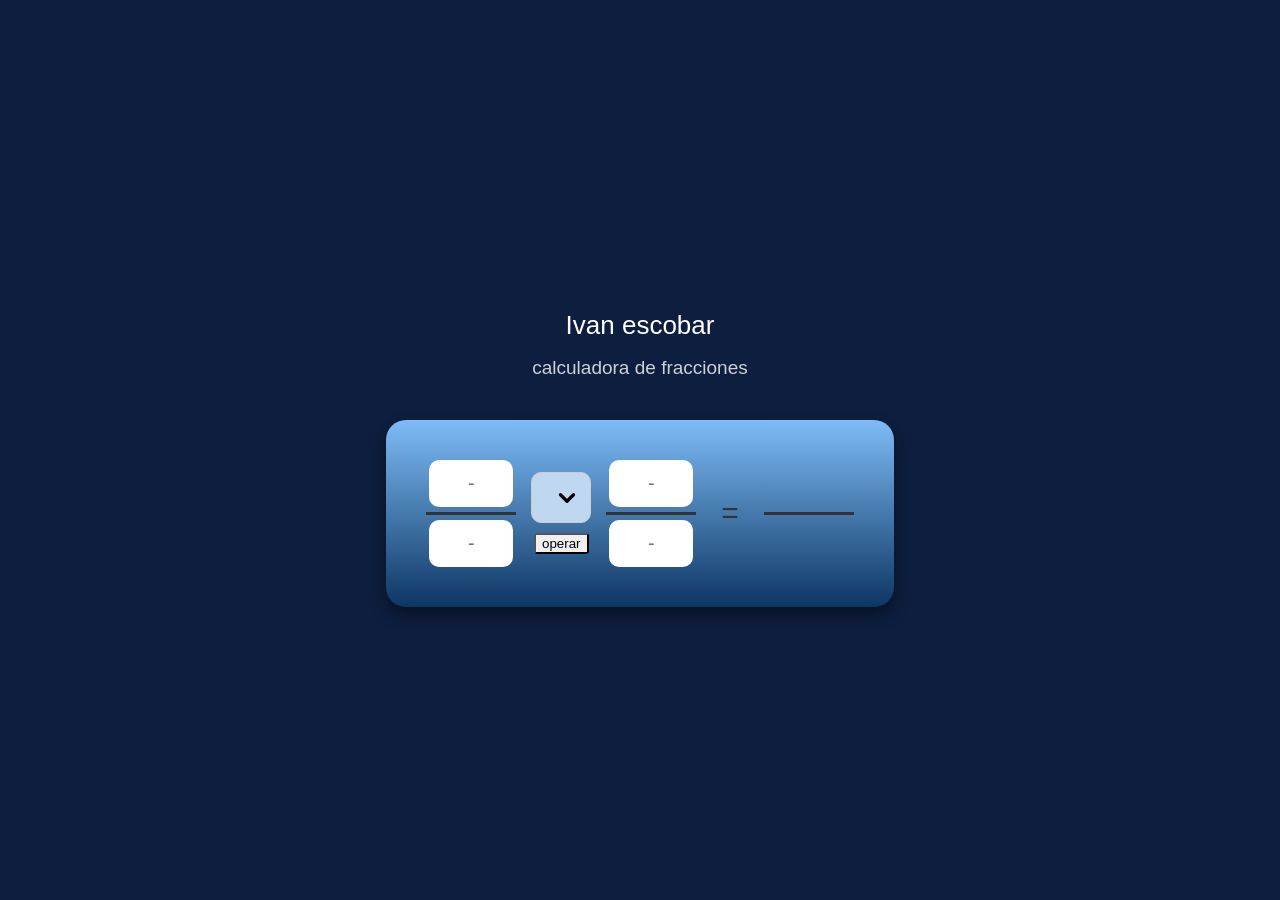
==== index.html @ b70ca92e "DESARROLLO FRACCIONES TERMINADO" ====
<!DOCTYPE html>
<html lang="es">
<head>
    <meta charset="UTF-8">
    <meta name="viewport" content="width=device-width, initial-scale=1.0">
    <title>Calculadora de Fracciones</title>
    <link rel="stylesheet" href="style.css">
    <script src="java.js" defer></script>
</head>
<body>
    <div class="page-container">
        <!-- Encabezado con el nombre y título -->
        <header>
            <h1 class="student-name">Ivan escobar</h1>
            <h2 class="exercise-title">calculadora de fracciones</h2>
        </header>

        <!-- Contenedor principal de la calculadora -->
        <main class="calculator-container">
            
            <!-- Primera Fracción -->
            <div class="fraction-input">
                <input type="number" id="num1" value="" class="numerator" placeholder="-">
                <div class="fraction-bar"></div>
                <input type="number" id="den1" value="" class="denominator" placeholder="-">
            </div>

            <!-- Selector de Operación -->
            <div class="operator-container">
                <select id="operator" class="operator-select">
                    <option value=""></option>
                    <option value="+">+</option>
                    <option value="-">-</option>
                    <option value="*">x</option>
                    <option value="/">/</option>
                </select>
                <button onclick="operacion()" id="operar">operar</button>
            </div>

            <!-- Segunda Fracción -->
            <div class="fraction-input">
                <input type="number" id="num2" value="" class="numerator" placeholder="-">
                <div class="fraction-bar"></div>
                <input type="number" id="den2" value="" class="denominator" placeholder="-">
            </div>

            <!-- Signo igual -->
            <span class="equals-sign">=</span>

            <!-- Resultado (con campos de solo lectura para actualizar con JS) -->
            <div class="fraction-input result-fraction">
                <input type="number" id="result-num" value="" class="numerator" readonly>
                <div class="fraction-bar"></div>
                <input type="number" id="result-den" value="" class="denominator" readonly>
            </div>

        </main>
    </div>
</body>
</html>
---- style.css ----
/* Estilos globales */
body {
    margin: 0;
    padding: 0;
    font-family: Arial, sans-serif;
    background-color: #0d1e3e; /* Fondo azul oscuro de la página */
    display: flex;
    justify-content: center;
    align-items: center;
    height: 100vh;
}

/* Contenedor principal para centrar el contenido */
.page-container {
    display: flex;
    flex-direction: column;
    align-items: center;
    color: white;
}

/* Estilos para el encabezado */
header {
    text-align: center;
    margin-bottom: 25px;
}

.student-name {
    font-size: 26px;
    margin-bottom: 5px;
    font-weight: normal;
}

.exercise-title {
    font-size: 19px;
    font-weight: normal;
    opacity: 0.8;
}

/* Estilos para el contenedor de la calculadora con degradado */
.calculator-container {
    background: linear-gradient(to bottom, #7ebcf7, #0d3663); /* Degradado azul */
    border-radius: 20px;
    padding: 40px;
    display: flex;
    align-items: center;
    gap: 15px; /* Espaciado entre elementos */
    box-shadow: 0 8px 15px rgba(0, 0, 0, 0.4);
}

/* Estilos para los bloques de fracciones */
.fraction-input {
    display: flex;
    flex-direction: column;
    align-items: center;
    gap: 5px;
}

/* Estilos para las cajas de entrada de numerador y denominador */
.fraction-input input {
    width: 80px;
    height: 45px;
    border-radius: 10px;
    border: none;
    background-color: white;
    text-align: center;
    font-size: 20px;
    color: #333;
}

/* Quitar flechas de número en navegadores */
.fraction-input input::-webkit-outer-spin-button,
.fraction-input input::-webkit-inner-spin-button {
    -webkit-appearance: none;
    margin: 0;
}
.fraction-input input[type=number] {
    -moz-appearance: textfield;
}

/* Barra de fracción */
.fraction-bar {
    width: 90px;
    height: 3px;
    background-color: #333; /* Color oscuro para la línea */
}

/* Estilos para el selector de operación */
.operator-container {
    position: relative;
    display: flex;
    align-items: center;
    gap: 10px;
    flex-direction: column;
}

#operar{
border-radius: 10%;
}

.operator-select {
    appearance: none; /* Quitar estilo nativo por defecto */
    -webkit-appearance: none;
    background-color: #c0d8ef; /* Fondo azul muy claro */
    color: #333;
    padding: 12px 20px;
    border-radius: 10px;
    border: 1px solid #ccc;
    font-size: 22px;
    font-weight: bold;
    cursor: pointer;
    min-width: 60px;
    text-align: center;
    /* Flecha de selección personalizada con SVG */
    background-image: url("data:image/svg+xml;charset=UTF-8,%3csvg xmlns='http://www.w3.org/2000/svg' viewBox='0 0 24 24' fill='none' stroke='currentColor' stroke-width='3' stroke-linecap='round' stroke-linejoin='round'%3e%3cpolyline points='6 9 12 15 18 9'%3e%3c/polyline%3e%3c/svg%3e");
    background-repeat: no-repeat;
    background-position: right 10px center;
    background-size: 1.2em;
}

/* Signo igual */
.equals-sign {
    font-size: 30px;
    color: #333;
    padding: 0 10px;
}

/* Estilos específicos para la fracción de resultado (solo lectura) */
.result-fraction .numerator,
.result-fraction .denominator {
    background-color: transparent; /* Sin fondo */
    border: none; /* Sin borde */
    color: #333;
    font-size: 28px;
    font-weight: bold;
    pointer-events: none; /* No interactuables */
}

/* Asegurar que la barra de fracción del resultado sea visible */
.result-fraction .fraction-bar {
    background-color: #333;
}
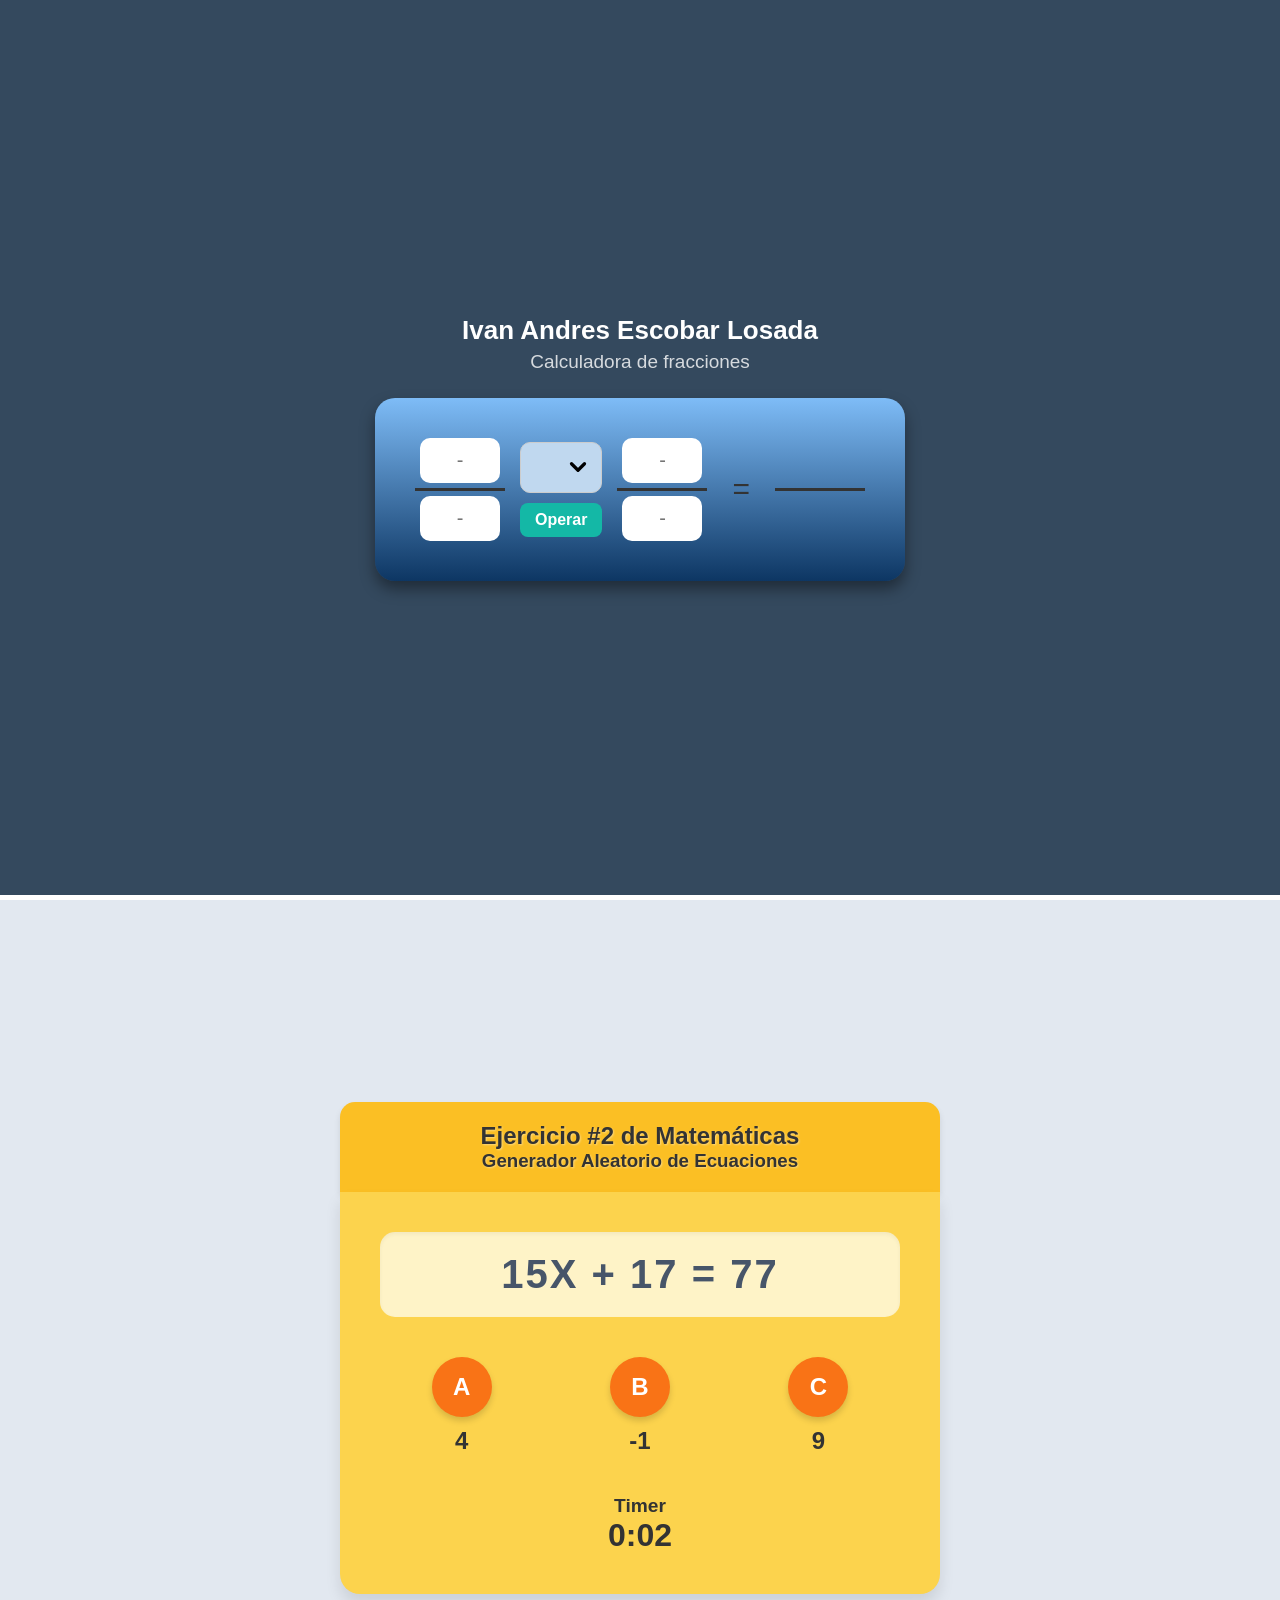
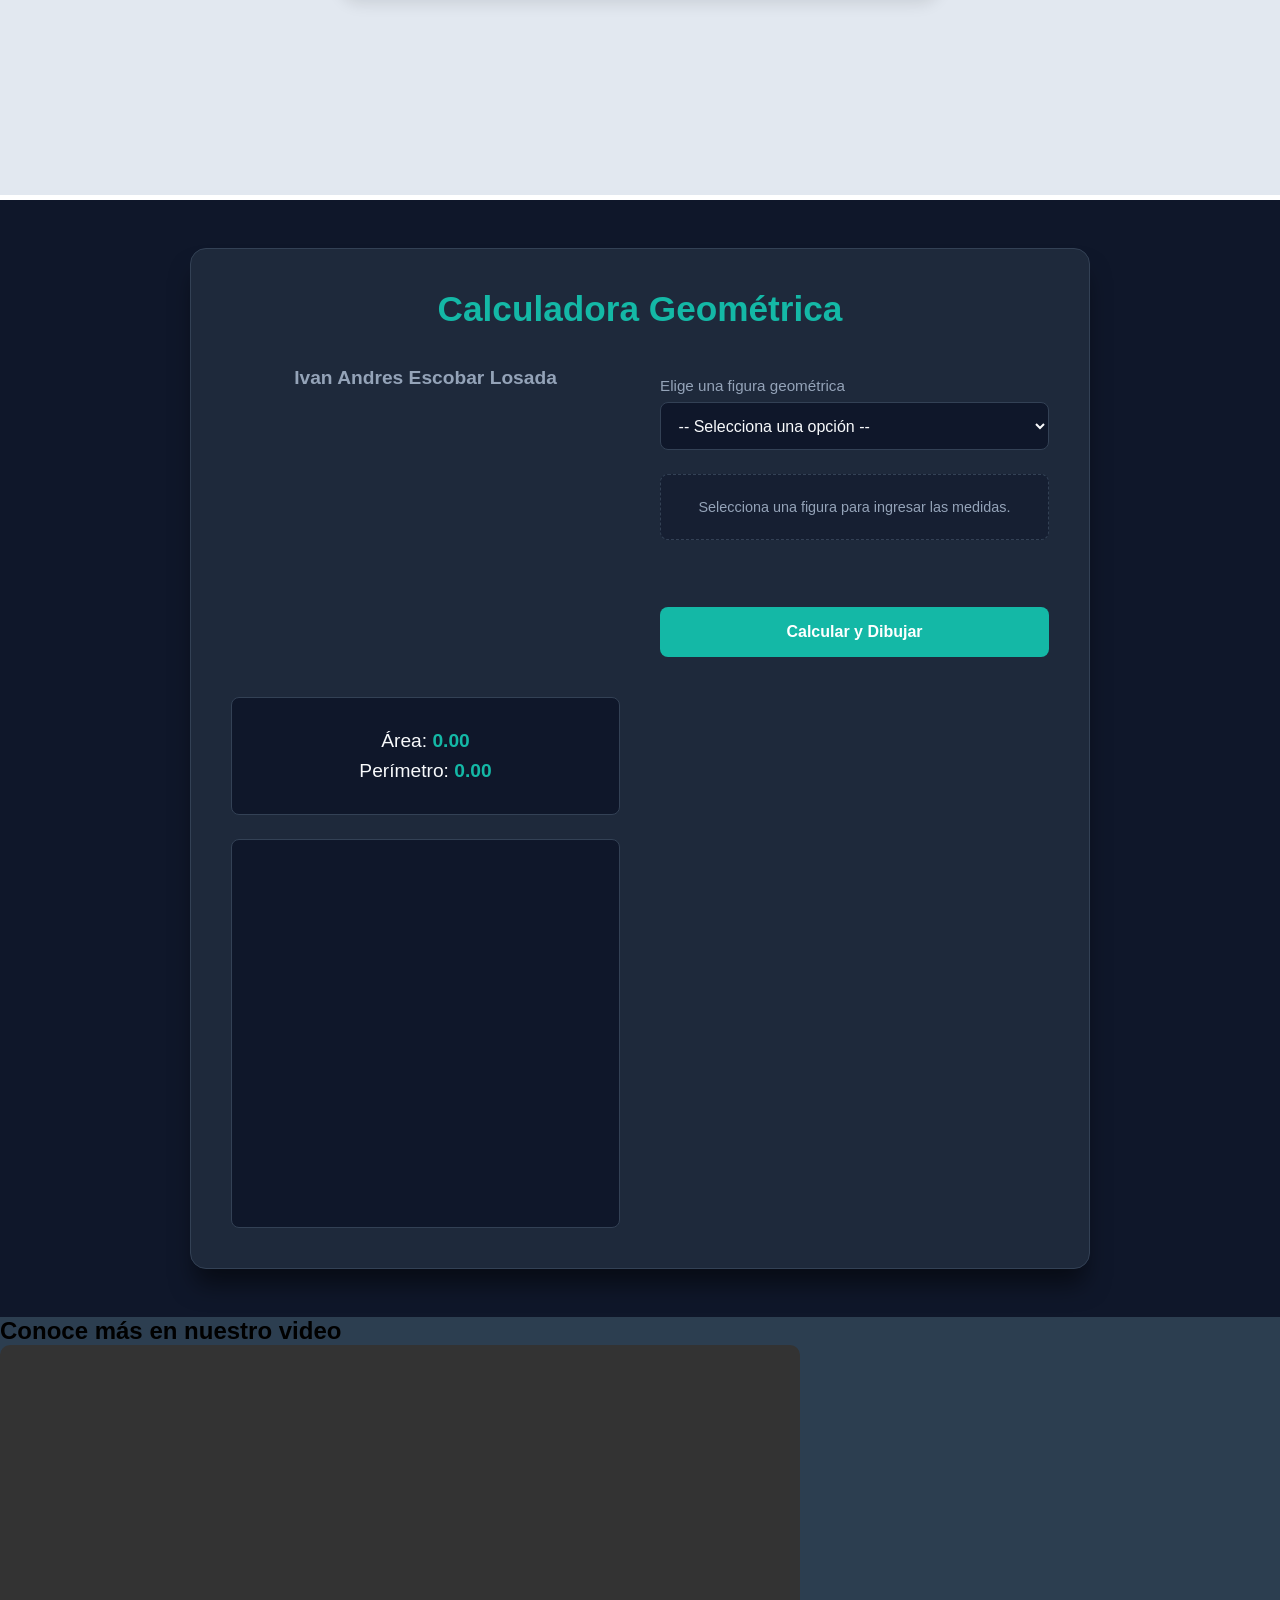
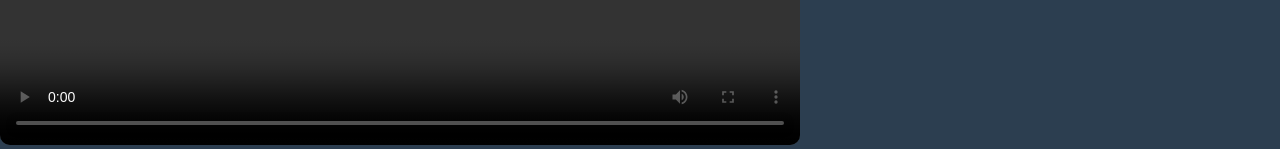
==== commit f5785e15: "Ajuste de página web, sacamos index" ====
--- a/index.html
+++ b/index.html
@@ -3,58 +3,151 @@
 <head>
     <meta charset="UTF-8">
     <meta name="viewport" content="width=device-width, initial-scale=1.0">
-    <title>Calculadora de Fracciones</title>
-    <link rel="stylesheet" href="style.css">
-    <script src="java.js" defer></script>
+    <title>Ejercicios de Matemáticas</title>
+    <link rel="stylesheet" href="./todo junto/style.css">
+    <script src="./todo junto/java.js" defer></script>
 </head>
 <body>
-    <div class="page-container">
-        <!-- Encabezado con el nombre y título -->
-        <header>
-            <h1 class="student-name">Ivan escobar</h1>
-            <h2 class="exercise-title">calculadora de fracciones</h2>
-        </header>
+    <div class="padre">
 
-        <!-- Contenedor principal de la calculadora -->
-        <main class="calculator-container">
-            
-            <!-- Primera Fracción -->
-            <div class="fraction-input">
-                <input type="number" id="num1" value="" class="numerator" placeholder="-">
-                <div class="fraction-bar"></div>
-                <input type="number" id="den1" value="" class="denominator" placeholder="-">
+        <section class="terrible"> 
+            <div class="page-container">
+                <header>
+                    <h1 class="student-name">Ivan Andres Escobar Losada</h1>
+                    <h2 class="exercise-title">Calculadora de fracciones</h2>
+                </header>
+
+                <main class="calculator-container">
+                    <div class="fraction-input">
+                        <input type="number" id="num1" value="" class="numerator" placeholder="-">
+                        <div class="fraction-bar"></div>
+                        <input type="number" id="den1" value="" class="denominator" placeholder="-">
+                    </div>
+
+                    <div class="operator-container">
+                        <select id="operator" class="operator-select">
+                            <option value=""></option>
+                            <option value="+">+</option>
+                            <option value="-">-</option>
+                            <option value="*">x</option>
+                            <option value="/">/</option>
+                        </select>
+                        <button onclick="operacion()" id="operar">Operar</button>
+                    </div>
+
+                    <div class="fraction-input">
+                        <input type="number" id="num2" value="" class="numerator" placeholder="-">
+                        <div class="fraction-bar"></div>
+                        <input type="number" id="den2" value="" class="denominator" placeholder="-">
+                    </div>
+
+                    <span class="equals-sign">=</span>
+
+                    <div class="fraction-input result-fraction">
+                        <input type="number" id="result-num" value="" class="numerator" readonly>
+                        <div class="fraction-bar"></div>
+                        <input type="number" id="result-den" value="" class="denominator" readonly>
+                    </div>
+                </main>
             </div>
+        </section>
 
-            <!-- Selector de Operación -->
-            <div class="operator-container">
-                <select id="operator" class="operator-select">
-                    <option value=""></option>
-                    <option value="+">+</option>
-                    <option value="-">-</option>
-                    <option value="*">x</option>
-                    <option value="/">/</option>
-                </select>
-                <button onclick="operacion()" id="operar">operar</button>
+        <section class="terrible">
+            <header class="top-banner">
+                <h2>Ejercicio #2 de Matemáticas</h2>
+                <h3>Generador Aleatorio de Ecuaciones</h3>
+            </header>
+
+            <main class="card-container">
+                <div class="game-card">
+                    <div class="equation-box">
+                        <h1 id="equation-display">Cargando...</h1>
+                    </div>
+
+                    <div class="options-row">
+                        <div class="option-container" onclick="checkAnswer(0)">
+                            <div class="circle" id="circle-0">A</div>
+                            <div class="value" id="val-0">-</div>
+                        </div>
+                        
+                        <div class="option-container" onclick="checkAnswer(1)">
+                            <div class="circle" id="circle-1">B</div>
+                            <div class="value" id="val-1">-</div>
+                        </div>
+                        
+                        <div class="option-container" onclick="checkAnswer(2)">
+                            <div class="circle" id="circle-2">C</div>
+                            <div class="value" id="val-2">-</div>
+                        </div>
+                    </div>
+
+                    <div class="timer-section">
+                        <p>Timer</p>
+                        <h2 id="timer-display">0:00</h2>
+                    </div>
+
+                    <button id="next-btn" onclick="initGame()">Siguiente Ecuación</button>
+                </div>
+            </main>
+        </section>
+
+
+        <section class="terrible">
+            <div class="container">
+                <h1>Calculadora Geométrica</h1>
+                <h2 style="text-align: center; color: var(--text-muted); font-size: 1.2rem; margin-top: -10px; margin-bottom: 20px;">Ivan Andres Escobar Losada</h2>
+
+                <div class="form-section">
+                    <div class="input-group">
+                        <label for="shape-select">Elige una figura geométrica</label>
+                        <select id="shape-select">
+                            <option value="" disabled selected>-- Selecciona una opción --</option>
+                            <option value="cuadrado">Cuadrado</option>
+                            <option value="triangulo">Triángulo (Escaleno/Isósceles/Equilátero)</option>
+                            <option value="trapecio">Trapecio Isósceles</option>
+                            <option value="pentagono">Pentágono Regular</option>
+                            <option value="circulo">Círculo</option>
+                        </select>
+                    </div>
+
+                    <div id="dynamic-inputs">
+                        <p style="color: var(--text-muted); text-align: center; font-size: 0.9rem;">
+                            Selecciona una figura para ingresar las medidas.
+                        </p>
+                    </div>
+
+                    <p id="error-message" class="error-msg"></p>
+
+                    <button id="calc-btn">Calcular y Dibujar</button>
+                </div>
+
+                <div class="results-section">
+                    <div class="results-box">
+                        <p>Área: <span id="res-area">0.00</span></p>
+                        <p>Perímetro: <span id="res-perimeter">0.00</span></p>
+                    </div>
+
+                    <div class="canvas-container">
+                        <canvas id="shapeCanvas" width="400" height="400"></canvas>
+                    </div>
+                </div>
             </div>
+        </section>
 
-            <!-- Segunda Fracción -->
-            <div class="fraction-input">
-                <input type="number" id="num2" value="" class="numerator" placeholder="-">
-                <div class="fraction-bar"></div>
-                <input type="number" id="den2" value="" class="denominator" placeholder="-">
-            </div>
+    </div>
 
-            <!-- Signo igual -->
-            <span class="equals-sign">=</span>
+<section class="contenedor-video">
+  <h2>Conoce más en nuestro video</h2>
+  
+  <!-- Reproductor de video -->
+  <video width="100%" style="max-width: 800px; border-radius: 10px;" controls>
 
-            <!-- Resultado (con campos de solo lectura para actualizar con JS) -->
-            <div class="fraction-input result-fraction">
-                <input type="number" id="result-num" value="" class="numerator" readonly>
-                <div class="fraction-bar"></div>
-                <input type="number" id="result-den" value="" class="denominator" readonly>
-            </div>
+    <source src="C:\Users\ivana\Desktop\Uso Javascript\matematicas\evidencia-matematica\todo junto\video" type="video/mp4">
+    
+    Tu navegador no soporta la reproducción de este video.
+  </video>
+</section>
 
-        </main>
-    </div>
+
 </body>
 </html>
--- a/todo junto/style.css
+++ b/todo junto/style.css
@@ -0,0 +1,434 @@
+
+* {
+    margin: 0;
+    padding: 0;
+    box-sizing: border-box;
+    font-family: 'Segoe UI', Tahoma, Geneva, Verdana, sans-serif;
+}
+
+body {
+    background-color: #2c3e50;
+    overflow-x: hidden;
+}
+
+.padre {
+    display: flex;
+    flex-direction: column;
+    width: 100%;
+}
+
+/* Solución del overflow usando min-height y padding */
+.terrible {
+    min-height: 100vh;
+    width: 100%;
+    border-bottom: 5px solid white;
+    display: flex;
+    flex-direction: column;
+    justify-content: center;
+    align-items: center;
+    padding: 3rem 1rem;
+    position: relative;
+}
+
+/* Colores de fondo por sección para mantener la separación visual */
+.terrible:nth-child(1) { background-color: #34495e; }
+.terrible:nth-child(2) { background-color: #e2e8f0; }
+.terrible:nth-child(3) { 
+    background-color: #0f172a; 
+    border-bottom: none;
+}
+
+/* --- SECCIÓN 1 --- */
+.page-container {
+    display: flex;
+    flex-direction: column;
+    align-items: center;
+    color: white;
+}
+
+header {
+    text-align: center;
+    margin-bottom: 25px;
+    width: 100%;
+}
+
+.student-name {
+    font-size: 26px;
+    margin-bottom: 5px;
+    font-weight: 600;
+}
+
+.exercise-title {
+    font-size: 19px;
+    font-weight: normal;
+    opacity: 0.8;
+}
+
+.calculator-container {
+    background: linear-gradient(to bottom, #7ebcf7, #0d3663);
+    border-radius: 20px;
+    padding: 40px;
+    display: flex;
+    align-items: center;
+    justify-content: center;
+    flex-wrap: wrap;
+    gap: 15px;
+    box-shadow: 0 8px 15px rgba(0, 0, 0, 0.4);
+}
+
+.fraction-input {
+    display: flex;
+    flex-direction: column;
+    align-items: center;
+    gap: 5px;
+}
+
+.fraction-input input {
+    width: 80px;
+    height: 45px;
+    border-radius: 10px;
+    border: none;
+    background-color: white;
+    text-align: center;
+    font-size: 20px;
+    color: #333;
+}
+
+.fraction-input input::-webkit-outer-spin-button,
+.fraction-input input::-webkit-inner-spin-button {
+    -webkit-appearance: none;
+    margin: 0;
+}
+
+.fraction-input input[type=number] {
+    -moz-appearance: textfield;
+}
+
+.fraction-bar {
+    width: 90px;
+    height: 3px;
+    background-color: #333;
+}
+
+.operator-container {
+    display: flex;
+    flex-direction: column;
+    align-items: center;
+    gap: 10px;
+}
+
+#operar {
+    border-radius: 8px;
+    padding: 8px 15px;
+}
+
+.operator-select {
+    appearance: none; 
+    -webkit-appearance: none;
+    background-color: #c0d8ef;
+    color: #333;
+    padding: 12px 20px;
+    border-radius: 10px;
+    border: 1px solid #ccc;
+    font-size: 22px;
+    font-weight: bold;
+    cursor: pointer;
+    min-width: 60px;
+    text-align: center;
+    background-image: url("data:image/svg+xml;charset=UTF-8,%3csvg xmlns='http://www.w3.org/2000/svg' viewBox='0 0 24 24' fill='none' stroke='currentColor' stroke-width='3' stroke-linecap='round' stroke-linejoin='round'%3e%3cpolyline points='6 9 12 15 18 9'%3e%3c/polyline%3e%3c/svg%3e");
+    background-repeat: no-repeat;
+    background-position: right 10px center;
+    background-size: 1.2em;
+}
+
+.equals-sign {
+    font-size: 30px;
+    color: #333;
+    padding: 0 10px;
+}
+
+.result-fraction .numerator,
+.result-fraction .denominator {
+    background-color: transparent;
+    border: none;
+    color: #333;
+    font-size: 28px;
+    font-weight: bold;
+    pointer-events: none;
+}
+
+.result-fraction .fraction-bar {
+    background-color: #333;
+}
+
+/* --- SECCIÓN 2 --- */
+.top-banner {
+    background-color: #fbbf24;
+    color: #333;
+    text-align: center;
+    padding: 20px;
+    border-radius: 15px 15px 0 0;
+    width: 100%;
+    max-width: 600px;
+    margin: 0 auto;
+    box-shadow: 0 4px 6px rgba(0,0,0,0.1);
+}
+
+.top-banner h2, .top-banner h3 {
+    text-shadow: 1px 1px 2px rgba(255,255,255,0.4);
+}
+
+.card-container {
+    display: flex;
+    justify-content: center;
+    align-items: center;
+    width: 100%;
+}
+
+.game-card {
+    background-color: #fcd34d;
+    width: 100%;
+    max-width: 600px;
+    border-radius: 0 0 20px 20px;
+    padding: 40px;
+    box-shadow: 0 10px 15px rgba(0,0,0,0.1);
+    text-align: center;
+}
+
+.equation-box {
+    background-color: #fef3c7;
+    padding: 20px;
+    border-radius: 15px;
+    margin-bottom: 40px;
+    box-shadow: inset 0 2px 4px rgba(0,0,0,0.05);
+}
+
+.equation-box h1 {
+    color: #475569;
+    font-size: 2.5rem;
+    letter-spacing: 2px;
+}
+
+.options-row {
+    display: flex;
+    justify-content: space-around;
+    margin-bottom: 40px;
+    flex-wrap: wrap;
+    gap: 15px;
+}
+
+.option-container {
+    display: flex;
+    flex-direction: column;
+    align-items: center;
+    cursor: pointer;
+    transition: transform 0.2s;
+}
+
+.option-container:hover {
+    transform: scale(1.1);
+}
+
+.circle {
+    width: 60px;
+    height: 60px;
+    background-color: #f97316; 
+    color: white;
+    font-size: 1.5rem;
+    font-weight: bold;
+    border-radius: 50%;
+    display: flex;
+    justify-content: center;
+    align-items: center;
+    margin-bottom: 10px;
+    box-shadow: 0 4px 6px rgba(0,0,0,0.15);
+    transition: background-color 0.3s;
+}
+
+.value {
+    color: #333;
+    font-size: 1.5rem;
+    font-weight: bold;
+}
+
+.timer-section {
+    color: #333;
+}
+
+.timer-section p {
+    font-size: 1.2rem;
+    font-weight: bold;
+}
+
+.timer-section h2 {
+    font-size: 2rem;
+}
+
+#next-btn {
+    display: none; 
+    margin-top: 20px;
+    padding: 12px 25px;
+    font-size: 1.1rem;
+    font-weight: bold;
+    color: white;
+    background-color: #10b981;
+    border: none;
+    border-radius: 10px;
+    cursor: pointer;
+    box-shadow: 0 4px 6px rgba(0,0,0,0.15);
+}
+
+#next-btn:hover {
+    background-color: #059669;
+}
+
+/* --- SECCIÓN 3 --- */
+:root {
+    --bg-color: #0f172a;
+    --card-bg: #1e293b;
+    --primary: #14b8a6;
+    --primary-hover: #0d9488;
+    --text-main: #f8fafc;
+    --text-muted: #94a3b8;
+    --border: #334155;
+    --error: #ef4444;
+}
+
+.container {
+    background-color: var(--card-bg);
+    border: 1px solid var(--border);
+    border-radius: 16px;
+    padding: 2.5rem;
+    width: 100%;
+    max-width: 900px;
+    box-shadow: 0 20px 25px -5px rgba(0, 0, 0, 0.5);
+    display: grid;
+    grid-template-columns: 1fr 1fr;
+    gap: 2.5rem;
+}
+
+@media (max-width: 768px) {
+    .container {
+        grid-template-columns: 1fr;
+    }
+}
+
+.container h1 {
+    grid-column: 1 / -1;
+    text-align: center;
+    font-size: 2.2rem;
+    color: var(--primary);
+    margin-bottom: 0.5rem;
+}
+
+.form-section {
+    display: flex;
+    flex-direction: column;
+    gap: 1.5rem;
+}
+
+.input-group {
+    display: flex;
+    flex-direction: column;
+    gap: 0.5rem;
+}
+
+label {
+    font-size: 0.95rem;
+    font-weight: 500;
+    color: var(--text-muted);
+}
+
+select, input {
+    width: 100%;
+    padding: 0.85rem;
+    border-radius: 8px;
+    border: 1px solid var(--border);
+    background-color: var(--bg-color);
+    color: var(--text-main);
+    font-size: 1rem;
+    outline: none;
+    transition: border-color 0.3s;
+}
+
+select:focus, input:focus {
+    border-color: var(--primary);
+}
+
+#dynamic-inputs {
+    display: flex;
+    flex-direction: column;
+    gap: 1rem;
+    background: rgba(15, 23, 42, 0.5);
+    padding: 1.5rem;
+    border-radius: 8px;
+    border: 1px dashed var(--border);
+}
+
+button {
+    background-color: var(--primary);
+    color: white;
+    border: none;
+    padding: 1rem;
+    border-radius: 8px;
+    font-size: 1rem;
+    font-weight: bold;
+    cursor: pointer;
+    transition: background-color 0.3s;
+}
+
+button:hover {
+    background-color: var(--primary-hover);
+}
+
+.results-section {
+    display: flex;
+    flex-direction: column;
+    align-items: center;
+    gap: 1.5rem;
+}
+
+.results-box {
+    background-color: var(--bg-color);
+    border: 1px solid var(--border);
+    border-radius: 8px;
+    padding: 1.5rem;
+    width: 100%;
+    text-align: center;
+    color: var(--text-main);
+}
+
+.results-box p {
+    font-size: 1.2rem;
+    margin: 0.5rem 0;
+}
+
+.results-box span {
+    font-weight: bold;
+    color: var(--primary);
+}
+
+.error-msg {
+    color: var(--error);
+    font-size: 0.9rem;
+    text-align: center;
+    min-height: 1.2rem;
+}
+
+.canvas-container {
+    background-color: var(--bg-color);
+    border: 1px solid var(--border);
+    border-radius: 8px;
+    width: 100%;
+    aspect-ratio: 1 / 1;
+    display: flex;
+    justify-content: center;
+    align-items: center;
+    overflow: hidden;
+}
+
+canvas {
+    max-width: 100%;
+    max-height: 100%;
+}
+
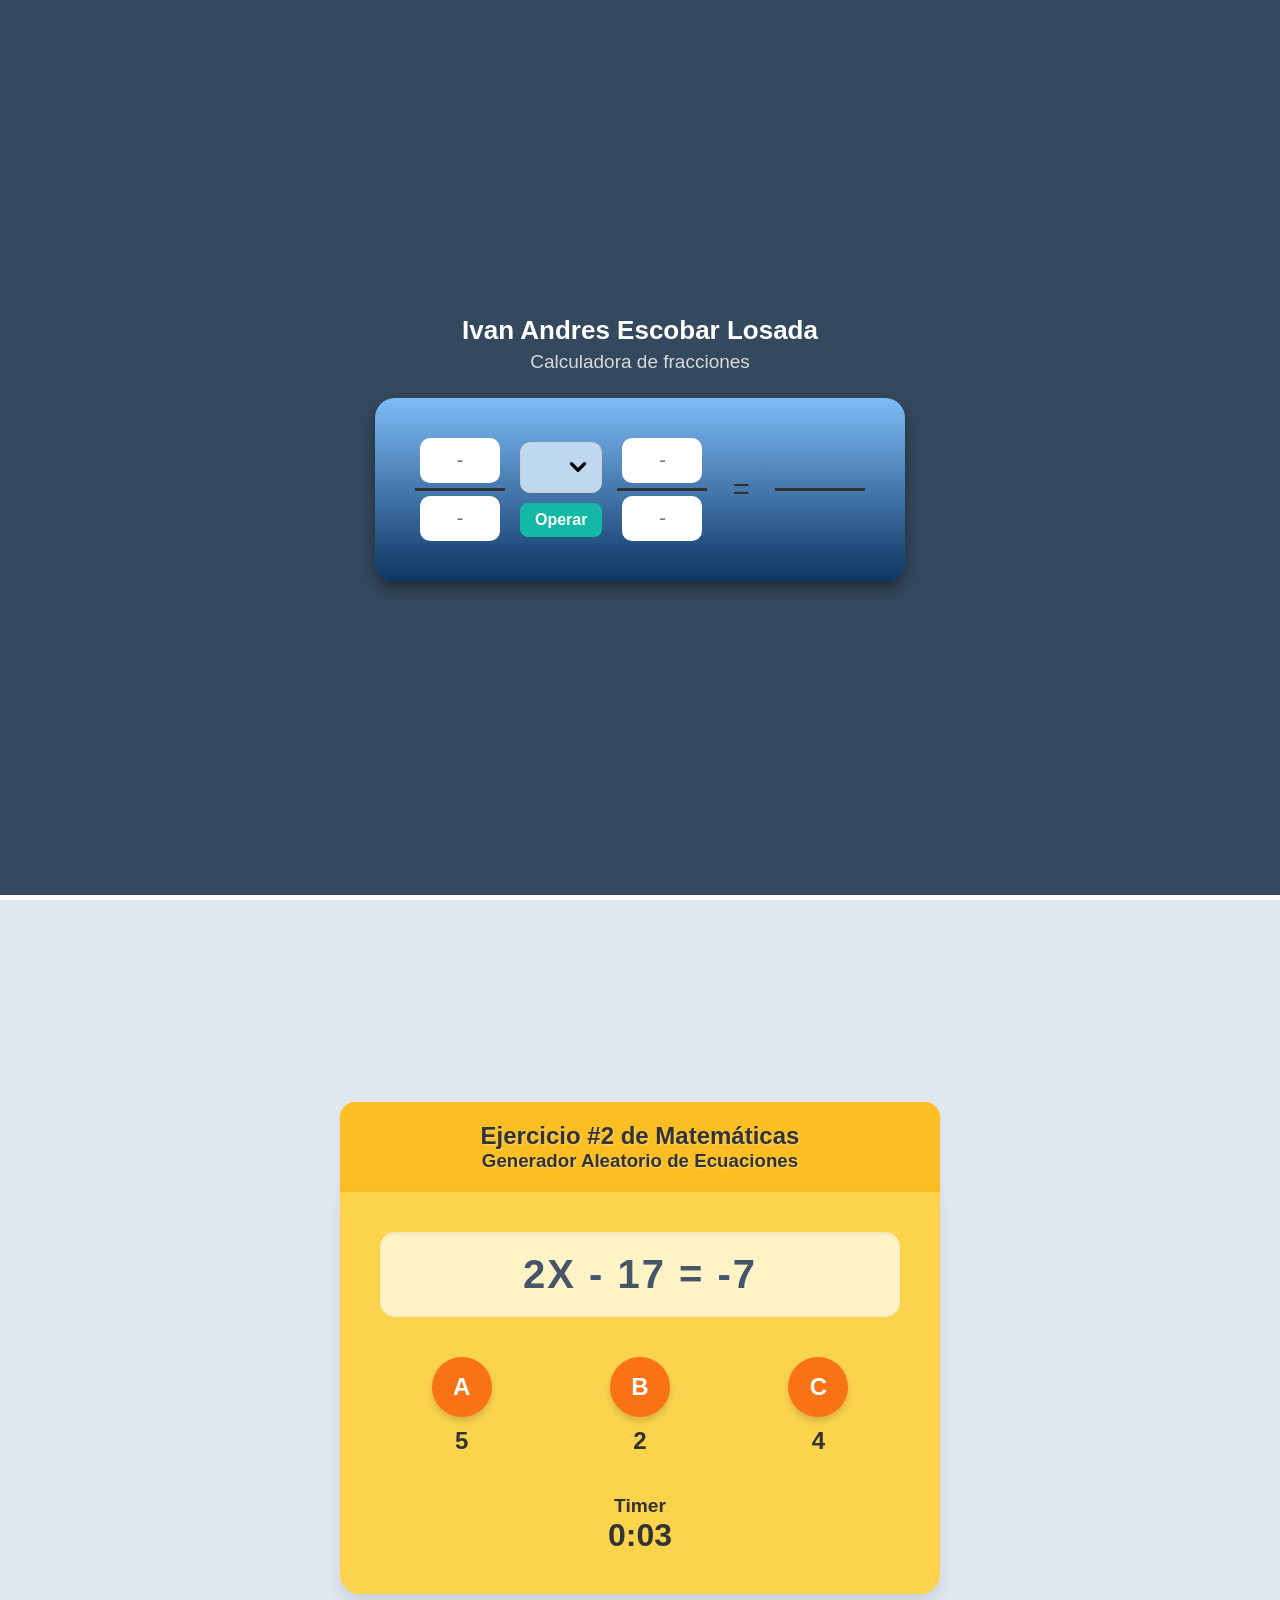
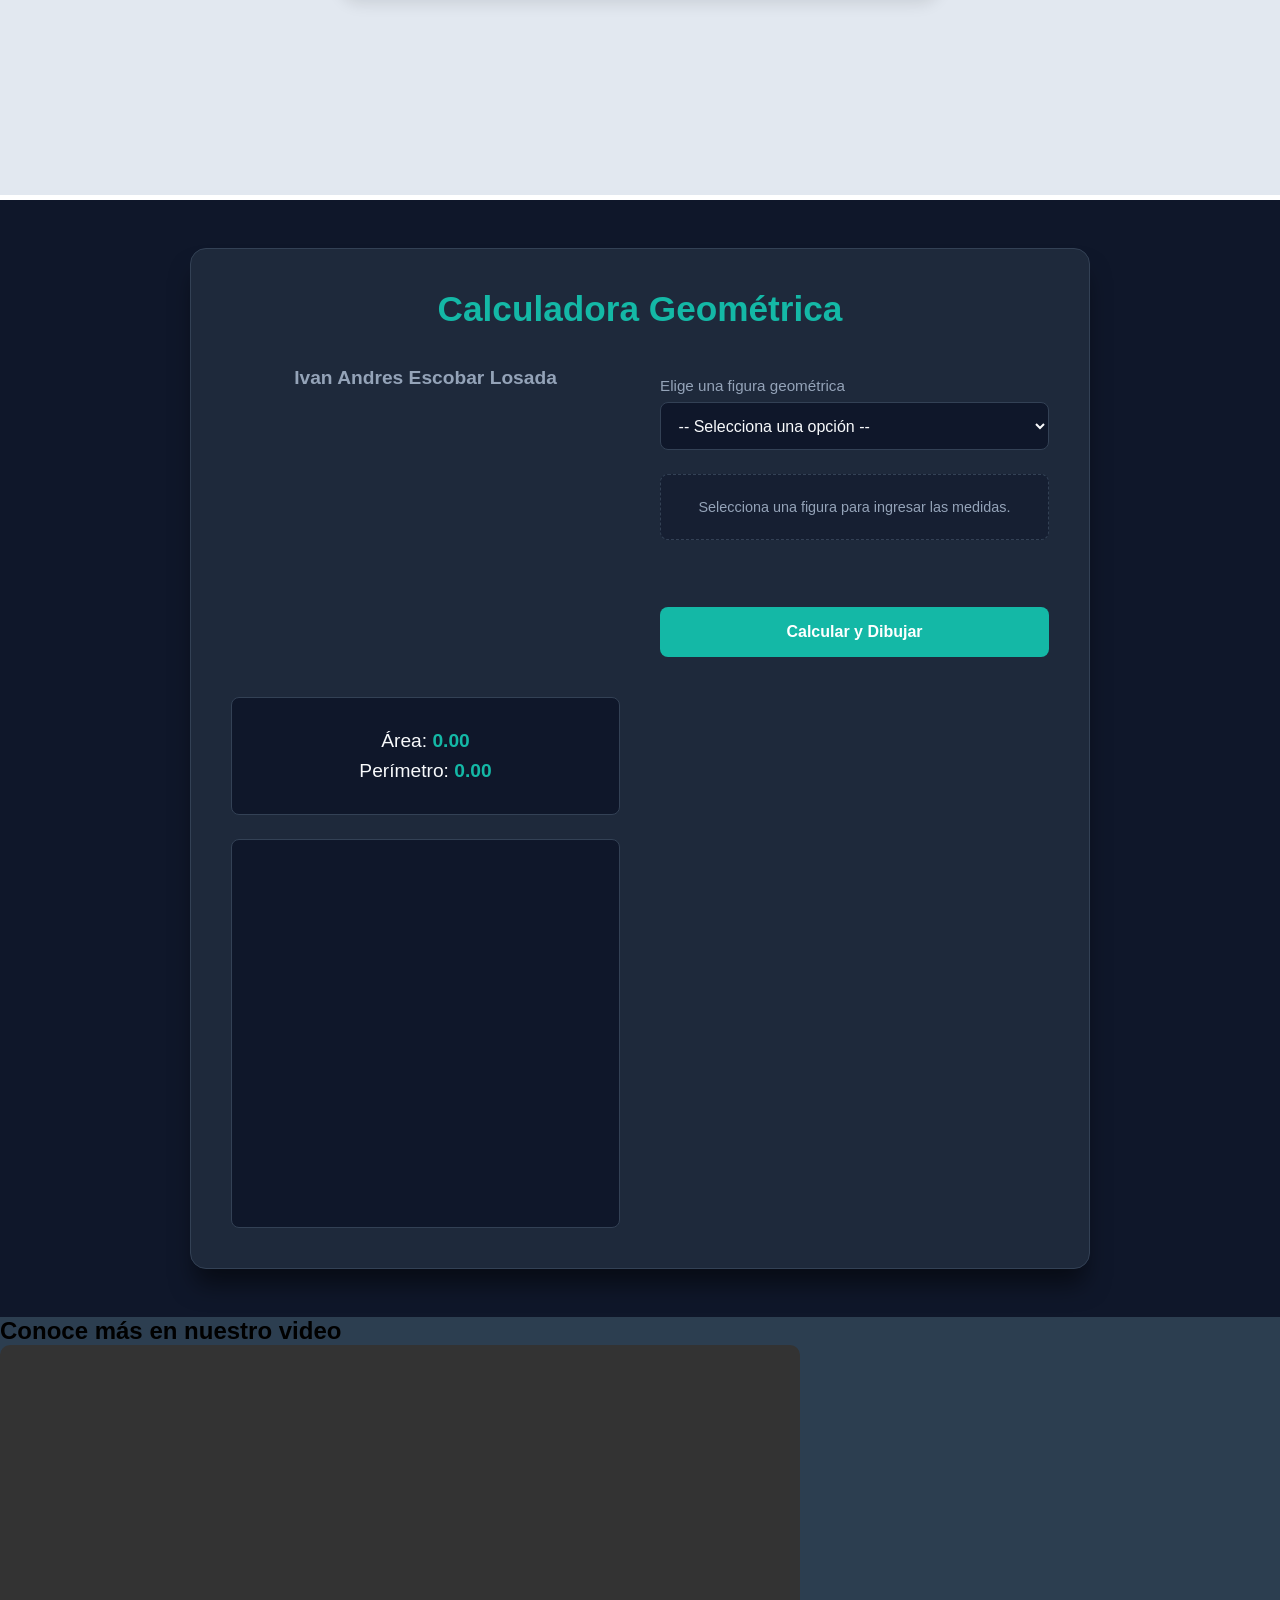
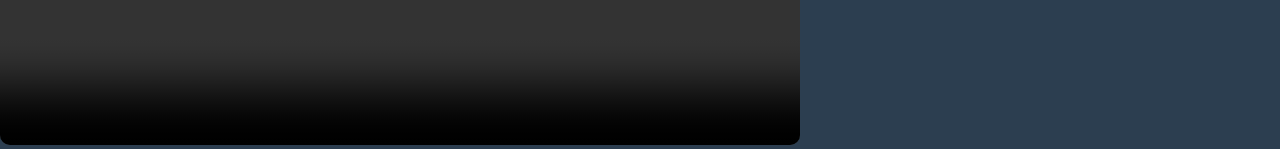
==== commit c79bd3b1: "ajuste de video, correció de rutas" ====
--- a/index.html
+++ b/index.html
@@ -139,10 +139,9 @@
 <section class="contenedor-video">
   <h2>Conoce más en nuestro video</h2>
   
-  <!-- Reproductor de video -->
   <video width="100%" style="max-width: 800px; border-radius: 10px;" controls>
 
-    <source src="C:\Users\ivana\Desktop\Uso Javascript\matematicas\evidencia-matematica\todo junto\video" type="video/mp4">
+    <source src="./todo junto/video/video_sustentation.mp4" type="video/mp4">
     
     Tu navegador no soporta la reproducción de este video.
   </video>
